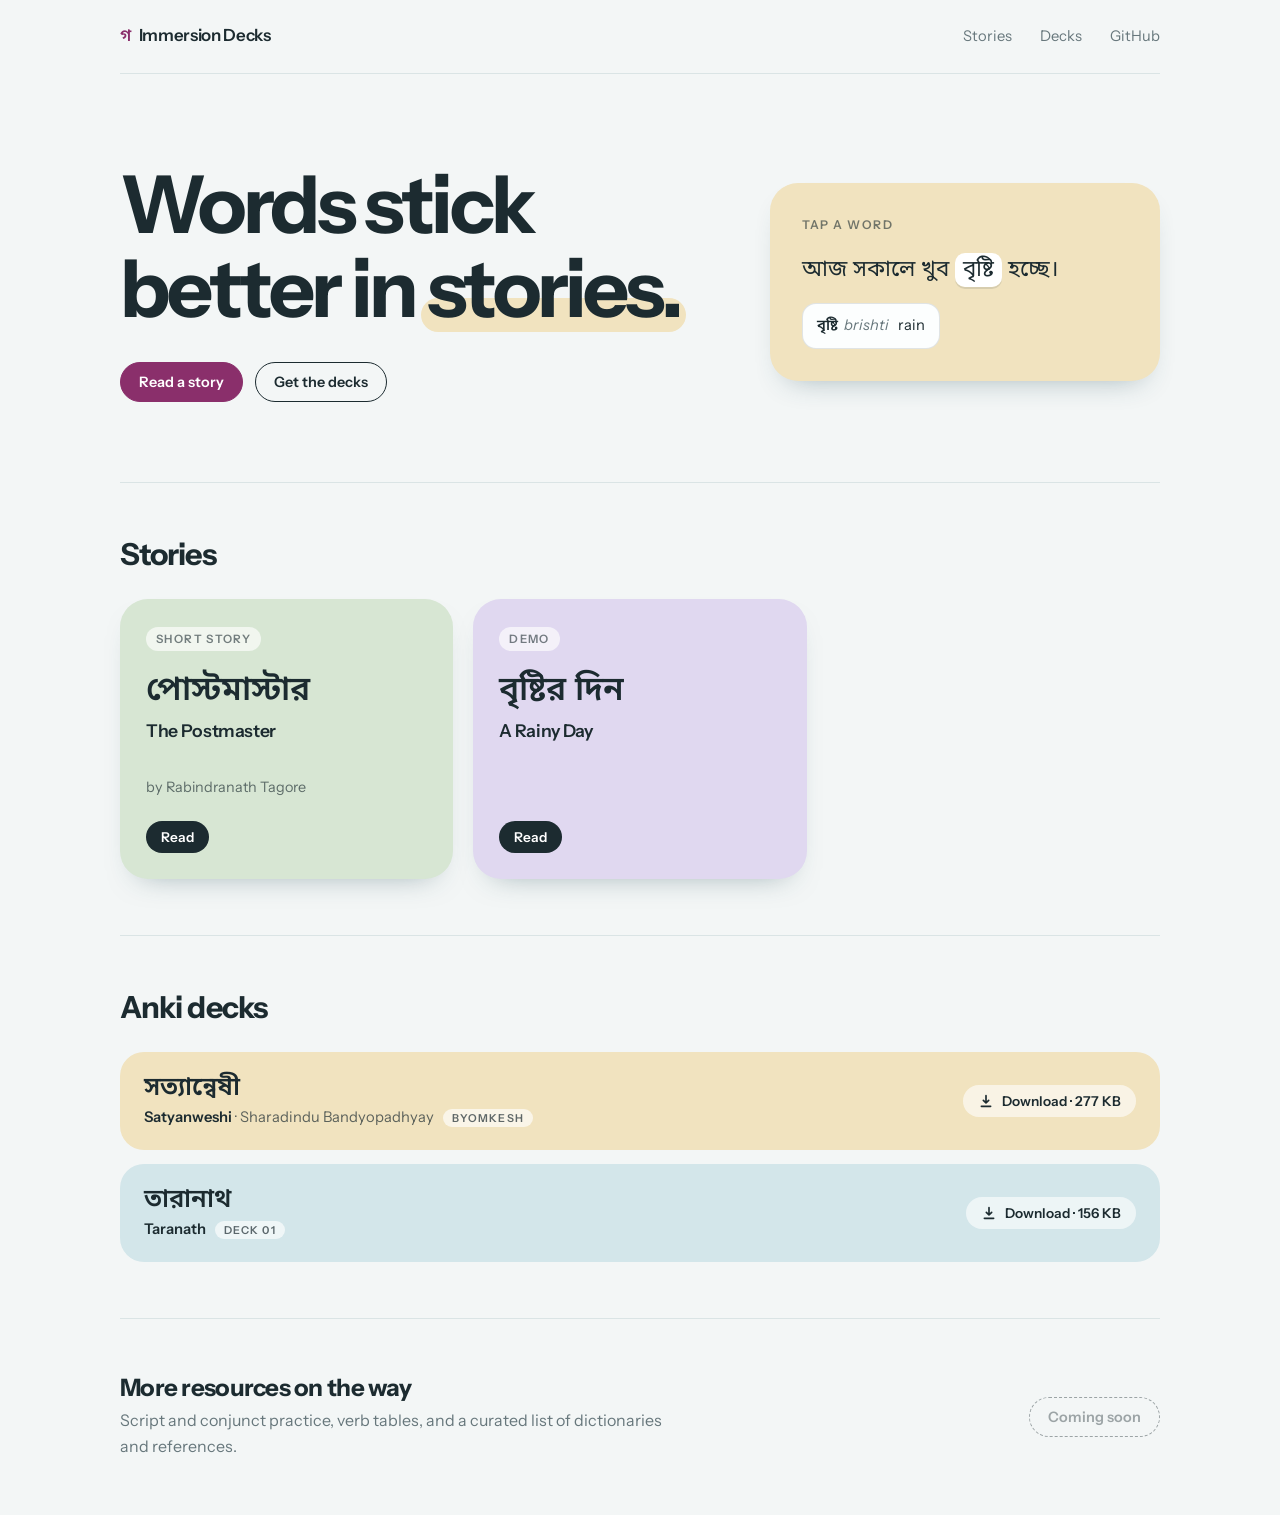
==== index.html @ 723932ad "Add static site: story reader, deck downloads, The Postmaster Co-Authored-By: Claude Sonnet 5.5 <nor" ====
<!doctype html>
<html lang="en">
<head>
  <meta charset="utf-8">
  <meta name="viewport" content="width=device-width, initial-scale=1">
  <title>Immersion Decks — words stick better in stories</title>
  <meta name="description" content="Read stories with tap-for-meaning glosses, and download Anki decks.">
  <link rel="icon" href="data:image/svg+xml,<svg xmlns='http://www.w3.org/2000/svg' viewBox='0 0 100 100'><rect width='100' height='100' rx='22' fill='%238a2f6b'/><text x='50' y='70' font-size='60' text-anchor='middle' fill='white'>গ</text></svg>">
  <link rel="preconnect" href="https://fonts.googleapis.com"><link rel="preconnect" href="https://fonts.gstatic.com" crossorigin><link href="https://fonts.googleapis.com/css2?family=Instrument+Sans:wght@400;500;600&family=Noto+Sans+Bengali:wght@400;500;600&display=swap" rel="stylesheet">
  <link rel="stylesheet" href="assets/style.css?v=6">
</head>
<body>
  <div class="wrap">
    <nav class="nav">
      <a class="brand" href="./"><span aria-hidden="true">গ</span>Immersion Decks</a>
      <div class="nav-links">
        <a href="#stories">Stories</a>
        <a href="#decks">Decks</a>
        <a href="https://github.com/uhloofstardust/immersion-decks">GitHub</a>
      </div>
    </nav>

    <header class="hero">
      <div>
        <h1>Words stick better in <em><span>stories.</span></em></h1>
        <div class="hero-actions" style="margin-top:32px">
          <a class="btn primary" href="reader.html?s=demo-rainy-day">Read a story</a>
          <a class="btn" href="#decks">Get the decks</a>
        </div>
      </div>
      <div class="preview" aria-hidden="true">
        <div class="eyebrow">Tap a word</div>
        <div class="line">আজ সকালে খুব <span class="hit">বৃষ্টি</span> হচ্ছে।</div>
        <div class="mock-pop"><b>বৃষ্টি</b><i>brishti</i> rain</div>
      </div>
    </header>

    <section id="stories">
      <div class="section-head"><h2>Stories</h2></div>
      <div id="stories-list" class="grid" aria-live="polite"></div>
      <noscript><p class="notice">The library needs JavaScript. Decks live in the <code>bengali/</code> folder of the repository.</p></noscript>
    </section>

    <section id="decks">
      <div class="section-head"><h2>Anki decks</h2></div>
      <div id="decks-list" class="decks" aria-live="polite"></div>
    </section>

    <section>
      <div class="soon">
        <div>
          <h3>More resources on the way</h3>
          <p>Script and conjunct practice, verb tables, and a curated list of dictionaries and references.</p>
        </div>
        <span class="btn" aria-disabled="true">Coming soon</span>
      </div>
    </section>

  </div>
  <script src="assets/home.js?v=6"></script>
</body>
</html>
---- assets/style.css ----
/* Immersion Decks — editorial, flat, pastel. Plain CSS, no build step. */
:root {
  --paper: #f3f6f6;
  --card: #fcfefe;
  --ink: #1c2b30;
  --muted: #67777c;
  --line: #dae4e5;
  --accent: #8a2f6b;
  --accent-dark: #6f2455;
  --butter: #f1e3bf;
  --sage: #d7e6d3;
  --periwinkle: #d3e6ea;
  --blush: #e0d8f0;
  --sans: "Instrument Sans", "Noto Sans Bengali", system-ui, -apple-system, "Segoe UI", sans-serif;
  --bn: "Noto Sans Bengali", "Instrument Sans", system-ui, sans-serif;
}

* { box-sizing: border-box; }
html { scroll-behavior: smooth; }
body { margin: 0; background: var(--paper); color: var(--ink); font-family: var(--sans); font-size: 16px; line-height: 1.6; -webkit-font-smoothing: antialiased; }
a { color: inherit; text-decoration-color: var(--accent); text-decoration-thickness: 1.5px; text-underline-offset: 4px; }
a:hover { color: var(--accent); }
h1, h2, h3 { font-family: var(--sans); font-weight: 600; letter-spacing: -.03em; line-height: 1.05; margin: 0; }
.bn { font-family: var(--bn); }
:focus-visible { outline: 2px solid var(--accent); outline-offset: 3px; border-radius: 4px; }
.wrap { width: min(1040px, 100% - 48px); margin-inline: auto; }
.eyebrow { font-size: .75rem; font-weight: 600; letter-spacing: .12em; text-transform: uppercase; color: var(--muted); }

/* nav */
.nav { display: flex; align-items: center; justify-content: space-between; padding: 22px 0; border-bottom: 1px solid var(--line); }
.brand { text-decoration: none; font-weight: 600; letter-spacing: -.02em; font-size: 1.05rem; }
.brand:hover { color: var(--ink); }
.brand span { color: var(--accent); font-family: var(--bn); margin-right: 8px; }
.nav-links { display: flex; gap: 28px; font-size: .92rem; }
.nav-links a { text-decoration: none; color: var(--muted); }
.nav-links a:hover { color: var(--ink); }

/* buttons */
.btn { display: inline-flex; align-items: center; gap: 8px; border: 1px solid var(--ink); background: transparent; color: var(--ink); font: 600 .9rem var(--sans); padding: 10px 18px; border-radius: 10px; text-decoration: none; cursor: pointer; transition: background .15s, color .15s, border-color .15s; }
.btn:hover { background: var(--ink); color: #fff; }
.btn.primary { background: var(--accent); border-color: var(--accent); color: #fff; }
.btn.primary:hover { background: var(--accent-dark); border-color: var(--accent-dark); }
.btn.small { padding: 7px 14px; font-size: .85rem; }
.btn[aria-disabled="true"] { opacity: .4; pointer-events: none; border-style: dashed; }
.btn svg { width: 16px; height: 16px; }

/* hero */
.hero { display: grid; grid-template-columns: 1.2fr .8fr; gap: 64px; align-items: end; padding: 88px 0 80px; }
.hero h1 { font-size: clamp(2.8rem, 6.4vw, 5rem); letter-spacing: -.045em; }
.hero h1 em { font-style: normal; color: var(--accent); }
.hero .lead { font-size: 1.15rem; color: #55505c; max-width: 36ch; margin: 24px 0 32px; }
.hero-actions { display: flex; gap: 12px; flex-wrap: wrap; }
.preview { background: var(--butter); border-radius: 16px; padding: 28px; }
.preview .eyebrow { color: rgba(28, 43, 48, .6); margin-bottom: 14px; }
.preview .line { font-family: var(--bn); font-size: 1.55rem; line-height: 2; }
.preview .hit { background: rgba(255, 255, 255, .75); border-radius: 6px; padding: 1px 5px; }
.preview .mock-pop { margin-top: 10px; background: var(--card); border: 1px solid rgba(28, 43, 48, .12); border-radius: 10px; padding: 10px 14px; font-size: .92rem; display: inline-block; }
.preview .mock-pop b { font-family: var(--bn); font-weight: 600; margin-right: 6px; }
.preview .mock-pop i { color: var(--muted); margin-right: 6px; }

/* sections */
section { padding: 56px 0; border-top: 1px solid var(--line); }
.section-head { display: grid; grid-template-columns: 200px 1fr; gap: 24px; margin-bottom: 36px; align-items: baseline; }
.section-head h2 { font-size: 1.9rem; }
.section-head p { margin: 0; color: var(--muted); max-width: 52ch; }

.grid { display: grid; grid-template-columns: repeat(auto-fill, minmax(300px, 1fr)); gap: 20px; }
.story { border-radius: 16px; display: flex; flex-direction: column; justify-content: space-between; min-height: 280px; padding: 26px; transition: transform .2s ease; }
.story:hover { transform: translateY(-3px); }
.story.butter { background: var(--butter); }
.story.sage { background: var(--sage); }
.story.periwinkle { background: var(--periwinkle); }
.story.blush { background: var(--blush); }
.story .series { font-size: .72rem; font-weight: 600; letter-spacing: .12em; text-transform: uppercase; color: rgba(28, 43, 48, .6); }
.story .native { font: 500 2.1rem/1.35 var(--bn); margin-top: 18px; }
.story .en { font-weight: 600; letter-spacing: -.02em; font-size: 1.1rem; margin-top: 2px; }
.story .by { color: rgba(28, 43, 48, .65); font-size: .9rem; min-height: 1.4em; }
.story-actions { display: flex; gap: 8px; flex-wrap: wrap; margin-top: 22px; }
.story .btn { background: rgba(255, 255, 255, .55); border-color: transparent; }
.story .btn:hover { background: var(--ink); color: #fff; }
.story .btn.primary { background: var(--ink); color: #fff; }
.story .btn.primary:hover { background: var(--accent); }
.story .btn[aria-disabled="true"] { border: 1px dashed rgba(28, 43, 48, .35); background: transparent; }

.steps { display: grid; grid-template-columns: repeat(3, 1fr); gap: 32px; }
.step { border-top: 2px solid var(--ink); padding-top: 14px; }
.step .num { font-size: .8rem; font-weight: 600; color: var(--accent); letter-spacing: .1em; }
.step h3 { font-size: 1.35rem; margin: 10px 0 6px; }
.step p { margin: 0; color: #55505c; }

.soon { display: flex; gap: 24px; align-items: center; justify-content: space-between; flex-wrap: wrap; }
.soon h3 { font-size: 1.5rem; }
.soon p { margin: 8px 0 0; color: var(--muted); max-width: 52ch; }
.notice { background: var(--blush); border-radius: 12px; padding: 14px 18px; }
.footer { padding: 28px 0 48px; color: var(--muted); font-size: .88rem; border-top: 1px solid var(--line); }

/* reader */
.reader-head { padding: 56px 0 8px; max-width: 760px; margin-inline: auto; }
.reader-head .crumb { font-size: .88rem; color: var(--muted); text-decoration: none; }
.reader-head .crumb:hover { color: var(--accent); }
.reader-head h1 { font-size: clamp(2.4rem, 6vw, 3.6rem); margin: 18px 0 6px; }
.reader-head h1.bn { font-family: var(--bn); font-weight: 500; line-height: 1.35; letter-spacing: -.01em; }
.reader-head .sub { color: var(--muted); font-size: 1.05rem; }
.toolbar { display: flex; gap: 8px; max-width: 760px; margin: 28px auto 0; position: sticky; top: 0; z-index: 5; padding: 12px 0; background: linear-gradient(var(--paper) 75%, rgba(243, 246, 246, 0)); }
.toggle { border: 1px solid var(--line); background: var(--card); font: 600 .82rem var(--sans); padding: 7px 14px; border-radius: 8px; cursor: pointer; color: var(--ink); }
.toggle:hover { border-color: var(--ink); }
.toggle[aria-pressed="true"] { background: var(--ink); border-color: var(--ink); color: #fff; }
.page { max-width: 760px; margin: 12px auto 72px; padding: 32px 0 0; border-top: 1px solid var(--line); }
.para { font-family: var(--bn); font-size: clamp(1.35rem, 3.2vw, 1.7rem); line-height: 2.3; margin: 0 0 1.5em; }
body.rom .para { line-height: 3; }
.sent.show-tr { display: block; margin-bottom: .8em; }
.tr { display: none; font: 400 .98rem/1.5 var(--sans); color: var(--muted); }
.sent.show-tr .tr { display: block; margin-top: -.5em; }
.tr-btn { font: 600 .6rem var(--sans); letter-spacing: .06em; border: 1px solid var(--line); background: transparent; color: var(--muted); border-radius: 4px; padding: 1px 6px; margin-left: 4px; vertical-align: middle; cursor: pointer; }
.tr-btn:hover { border-color: var(--accent); color: var(--accent); }
.tok { cursor: pointer; border-radius: 4px; padding: 2px 1px; transition: background .12s; }
.tok:hover, .tok.active { background: var(--butter); }
.sp.ph, .tok.ph { border-bottom: 1.5px solid var(--accent); }
ruby rt { display: none; font: 500 .55em var(--sans); color: var(--muted); }
body.rom ruby rt { display: ruby-text; }

.pop { position: fixed; z-index: 20; width: min(290px, calc(100vw - 24px)); background: var(--card); color: var(--ink); border: 1px solid var(--line); border-radius: 12px; padding: 14px 16px 16px; box-shadow: 0 12px 32px -12px rgba(28, 43, 48, .3); line-height: 1.4; pointer-events: none; }
.pop[hidden] { display: none; }
.pop .w { font: 500 1.5rem/1.3 var(--bn); }
.pop .r { color: var(--muted); margin-left: 8px; font: 500 .95rem var(--sans); }
.pop .g { font-size: 1.02rem; font-weight: 600; margin-top: 4px; }
.pop .m { margin-top: 10px; display: flex; gap: 6px; flex-wrap: wrap; }
.chip { background: var(--paper); border: 1px solid var(--line); border-radius: 6px; padding: 1px 8px; font-size: .75rem; font-weight: 500; color: var(--muted); }
.pop .phr { margin-top: 12px; padding: 8px 10px; background: var(--butter); border-radius: 8px; font-size: .9rem; }
.pop .phr b { font-weight: 500; }

@media (max-width: 820px) {
  .hero { grid-template-columns: 1fr; gap: 40px; padding: 56px 0; }
  .section-head { grid-template-columns: 1fr; gap: 8px; }
  .steps { grid-template-columns: 1fr; }
  .nav-links a:not(:last-child) { display: none; }
}
@media (prefers-reduced-motion: reduce) { * { transition: none !important; scroll-behavior: auto !important; } }

/* ---- playful touches ---- */
.hero h1 { font-weight: 700; }
.hero h1 em { color: var(--ink); position: relative; white-space: nowrap; }
.hero h1 em span { position: relative; z-index: 1; }
.hero h1 em::after { content: ""; position: absolute; left: -6px; right: -6px; bottom: .06em; height: .42em; background: var(--butter); border-radius: 999px; z-index: 0; }
.hero { align-items: center; }
.btn { border-radius: 999px; border-width: 1.5px; }
.btn:hover { transform: translateY(-2px); }
.preview { border-radius: 28px; padding: 32px; box-shadow: 0 14px 30px -18px rgba(40, 80, 90, .45); }
.preview .line { font-size: 1.7rem; }
.preview .hit { background: #fff; border-radius: 10px; padding: 2px 8px; box-shadow: 0 2px 0 rgba(28, 43, 48, .12); }
.preview .mock-pop { border-radius: 14px; }
.story { border-radius: 28px; box-shadow: 0 14px 30px -20px rgba(40, 80, 90, .5); transition: transform .25s cubic-bezier(.3, 1.6, .5, 1), box-shadow .25s; }
.story:hover { transform: translateY(-6px); box-shadow: 0 22px 36px -20px rgba(40, 80, 90, .55); }
.story .native { font-weight: 600; }
.story .series { background: rgba(255, 255, 255, .65); padding: 3px 10px; border-radius: 999px; display: inline-block; }
.section-head { grid-template-columns: 1fr; margin-bottom: 28px; }
.section-head h2 { font-weight: 700; }
.soon h3 { font-weight: 700; }
.toggle { border-radius: 999px; padding: 7px 16px; }
.pop { border-radius: 18px; }
.pop .phr { border-radius: 12px; }
.tok { border-radius: 8px; }

/* ---- reader fixes ---- */
.sp.ph, .tok.ph { border-bottom: 0; text-decoration: underline; text-decoration-color: var(--accent); text-decoration-thickness: 2px; text-underline-offset: .28em; text-decoration-skip-ink: none; }
.tok { padding: 3px 2px; margin: 0 -2px; }
.tr-btn { opacity: .35; transition: opacity .15s; margin-left: 6px; }
.sent:hover .tr-btn, .tr-btn:focus-visible, .sent.show-tr .tr-btn { opacity: 1; }
@media (hover: none) { .tr-btn { opacity: .6; } }
.para { line-height: 2.4; }
.toolbar { background: var(--paper); }
.preview .line { font-size: 1.4rem; white-space: nowrap; }
@media (max-width: 420px) { .preview .line { white-space: normal; } }

/* ---- decks list ---- */
.decks { display: grid; gap: 14px; }
.deck { display: flex; align-items: center; justify-content: space-between; gap: 20px; flex-wrap: wrap; padding: 20px 24px; border-radius: 24px; transition: transform .25s cubic-bezier(.3, 1.6, .5, 1); }
.deck:hover { transform: translateY(-3px); }
.deck.butter { background: var(--butter); }
.deck.sage { background: var(--sage); }
.deck.periwinkle { background: var(--periwinkle); }
.deck.blush { background: var(--blush); }
.deck .native { font: 600 1.6rem/1.35 var(--bn); }
.deck .meta { color: rgba(28, 43, 48, .7); font-size: .92rem; }
.deck .meta b { color: var(--ink); font-weight: 600; }
.deck .series { margin-left: 6px; font-size: .68rem; font-weight: 600; letter-spacing: .1em; text-transform: uppercase; background: rgba(255, 255, 255, .65); padding: 2px 9px; border-radius: 999px; }
.deck .btn { background: rgba(255, 255, 255, .6); border-color: transparent; }
.deck .btn:hover { background: var(--ink); color: #fff; }
.empty { color: var(--muted); }
.nw { white-space: nowrap; }
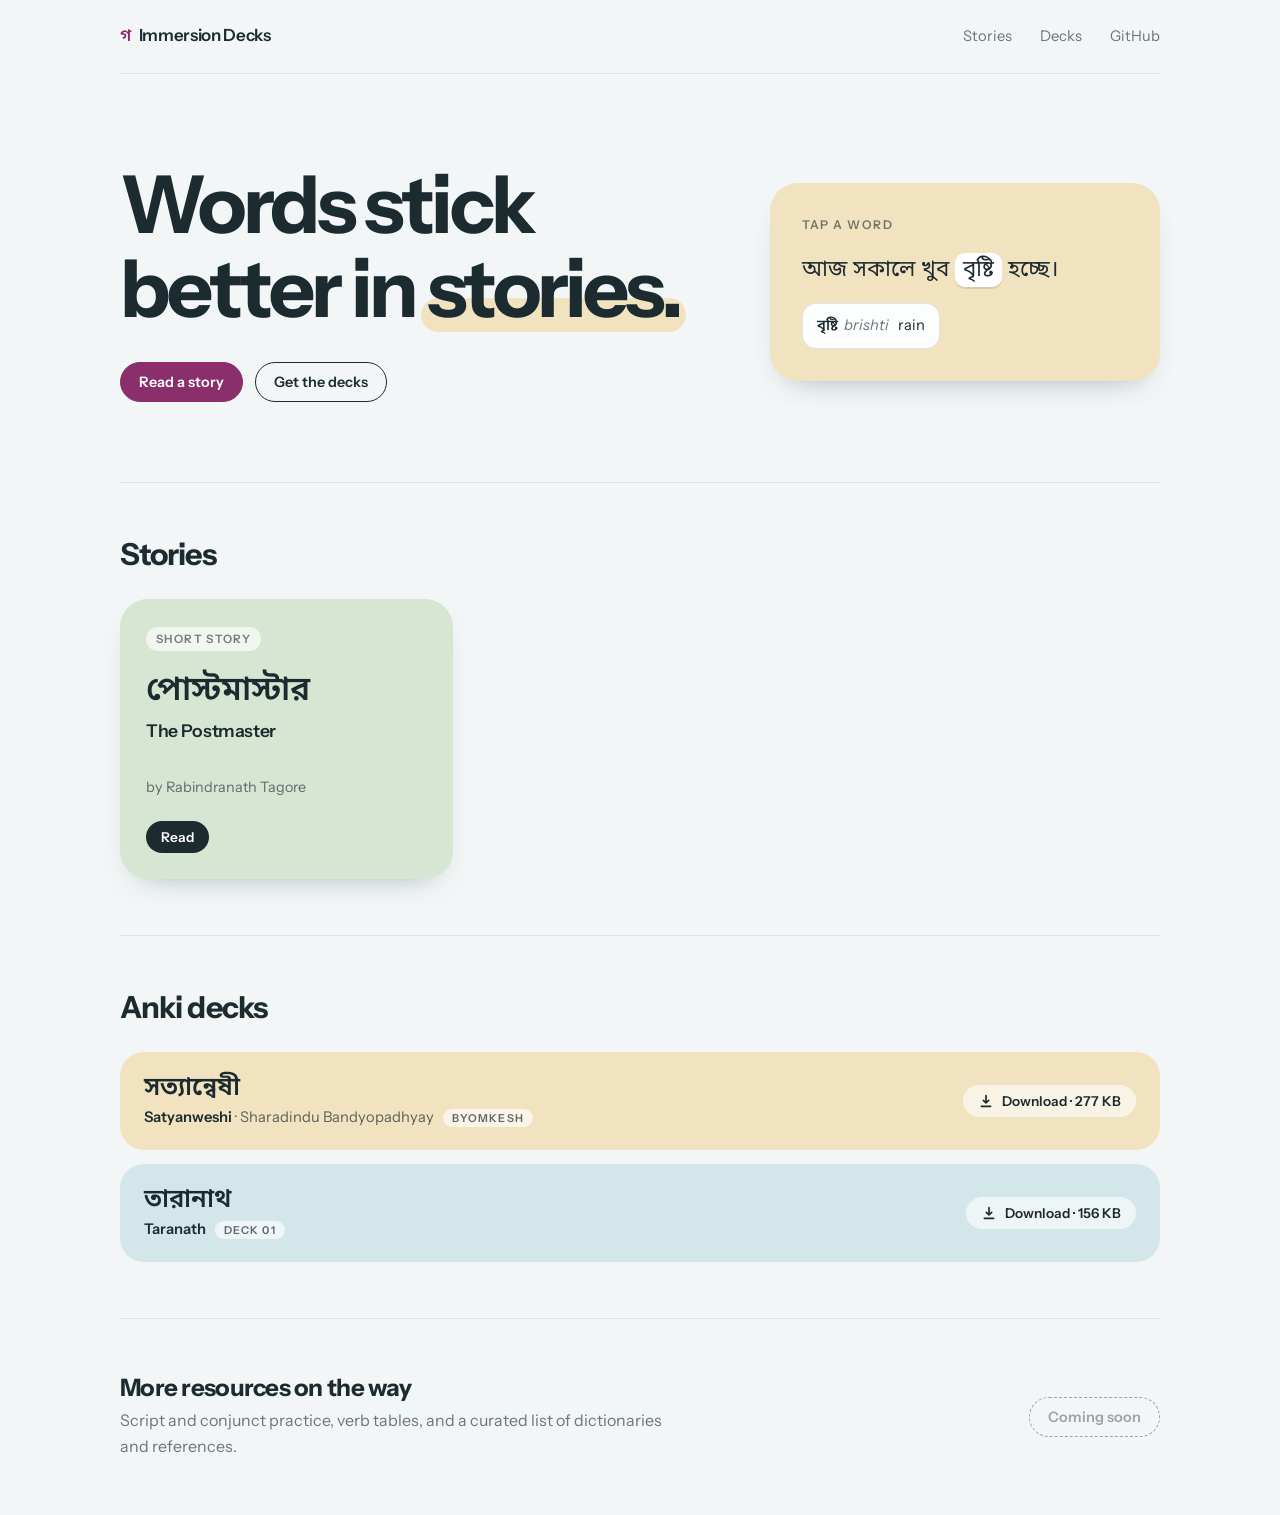
==== commit 67022519: "Remove demo story Co-Authored-By: Claude Sonnet 5.5 <noreply@anthropic.com> Claude-Session: https://" ====
--- a/index.html
+++ b/index.html
@@ -7,7 +7,7 @@
   <meta name="description" content="Read stories with tap-for-meaning glosses, and download Anki decks.">
   <link rel="icon" href="data:image/svg+xml,<svg xmlns='http://www.w3.org/2000/svg' viewBox='0 0 100 100'><rect width='100' height='100' rx='22' fill='%238a2f6b'/><text x='50' y='70' font-size='60' text-anchor='middle' fill='white'>গ</text></svg>">
   <link rel="preconnect" href="https://fonts.googleapis.com"><link rel="preconnect" href="https://fonts.gstatic.com" crossorigin><link href="https://fonts.googleapis.com/css2?family=Instrument+Sans:wght@400;500;600&family=Noto+Sans+Bengali:wght@400;500;600&display=swap" rel="stylesheet">
-  <link rel="stylesheet" href="assets/style.css?v=6">
+  <link rel="stylesheet" href="assets/style.css?v=7">
 </head>
 <body>
   <div class="wrap">
@@ -24,7 +24,7 @@
       <div>
         <h1>Words stick better in <em><span>stories.</span></em></h1>
         <div class="hero-actions" style="margin-top:32px">
-          <a class="btn primary" href="reader.html?s=demo-rainy-day">Read a story</a>
+          <a class="btn primary" href="reader.html?s=the-postmaster">Read a story</a>
           <a class="btn" href="#decks">Get the decks</a>
         </div>
       </div>
@@ -57,6 +57,6 @@
     </section>
 
   </div>
-  <script src="assets/home.js?v=6"></script>
+  <script src="assets/home.js?v=7"></script>
 </body>
 </html>
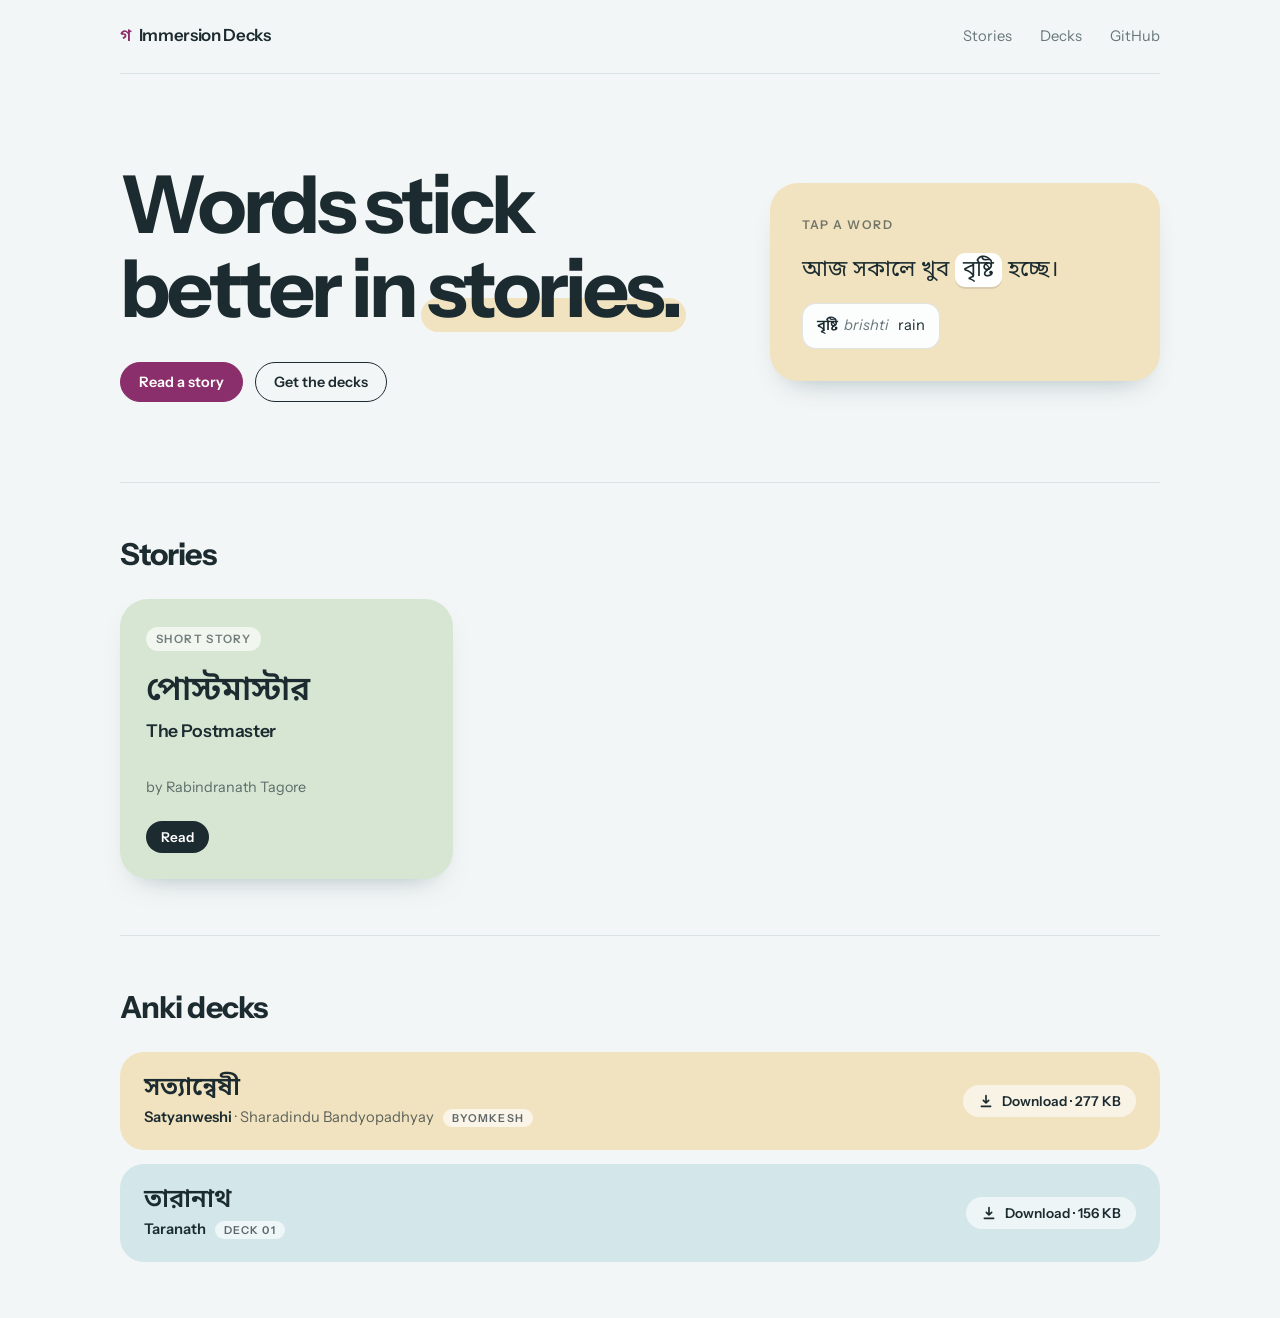
==== commit c091bd71: "Remove 'more resources' section Co-Authored-By: Claude Sonnet 5.5 <noreply@anthropic.com> Claude-Ses" ====
--- a/index.html
+++ b/index.html
@@ -7,7 +7,7 @@
   <meta name="description" content="Read stories with tap-for-meaning glosses, and download Anki decks.">
   <link rel="icon" href="data:image/svg+xml,<svg xmlns='http://www.w3.org/2000/svg' viewBox='0 0 100 100'><rect width='100' height='100' rx='22' fill='%238a2f6b'/><text x='50' y='70' font-size='60' text-anchor='middle' fill='white'>গ</text></svg>">
   <link rel="preconnect" href="https://fonts.googleapis.com"><link rel="preconnect" href="https://fonts.gstatic.com" crossorigin><link href="https://fonts.googleapis.com/css2?family=Instrument+Sans:wght@400;500;600&family=Noto+Sans+Bengali:wght@400;500;600&display=swap" rel="stylesheet">
-  <link rel="stylesheet" href="assets/style.css?v=7">
+  <link rel="stylesheet" href="assets/style.css?v=8">
 </head>
 <body>
   <div class="wrap">
@@ -46,17 +46,7 @@
       <div id="decks-list" class="decks" aria-live="polite"></div>
     </section>
 
-    <section>
-      <div class="soon">
-        <div>
-          <h3>More resources on the way</h3>
-          <p>Script and conjunct practice, verb tables, and a curated list of dictionaries and references.</p>
-        </div>
-        <span class="btn" aria-disabled="true">Coming soon</span>
-      </div>
-    </section>
-
   </div>
-  <script src="assets/home.js?v=7"></script>
+  <script src="assets/home.js?v=8"></script>
 </body>
 </html>
